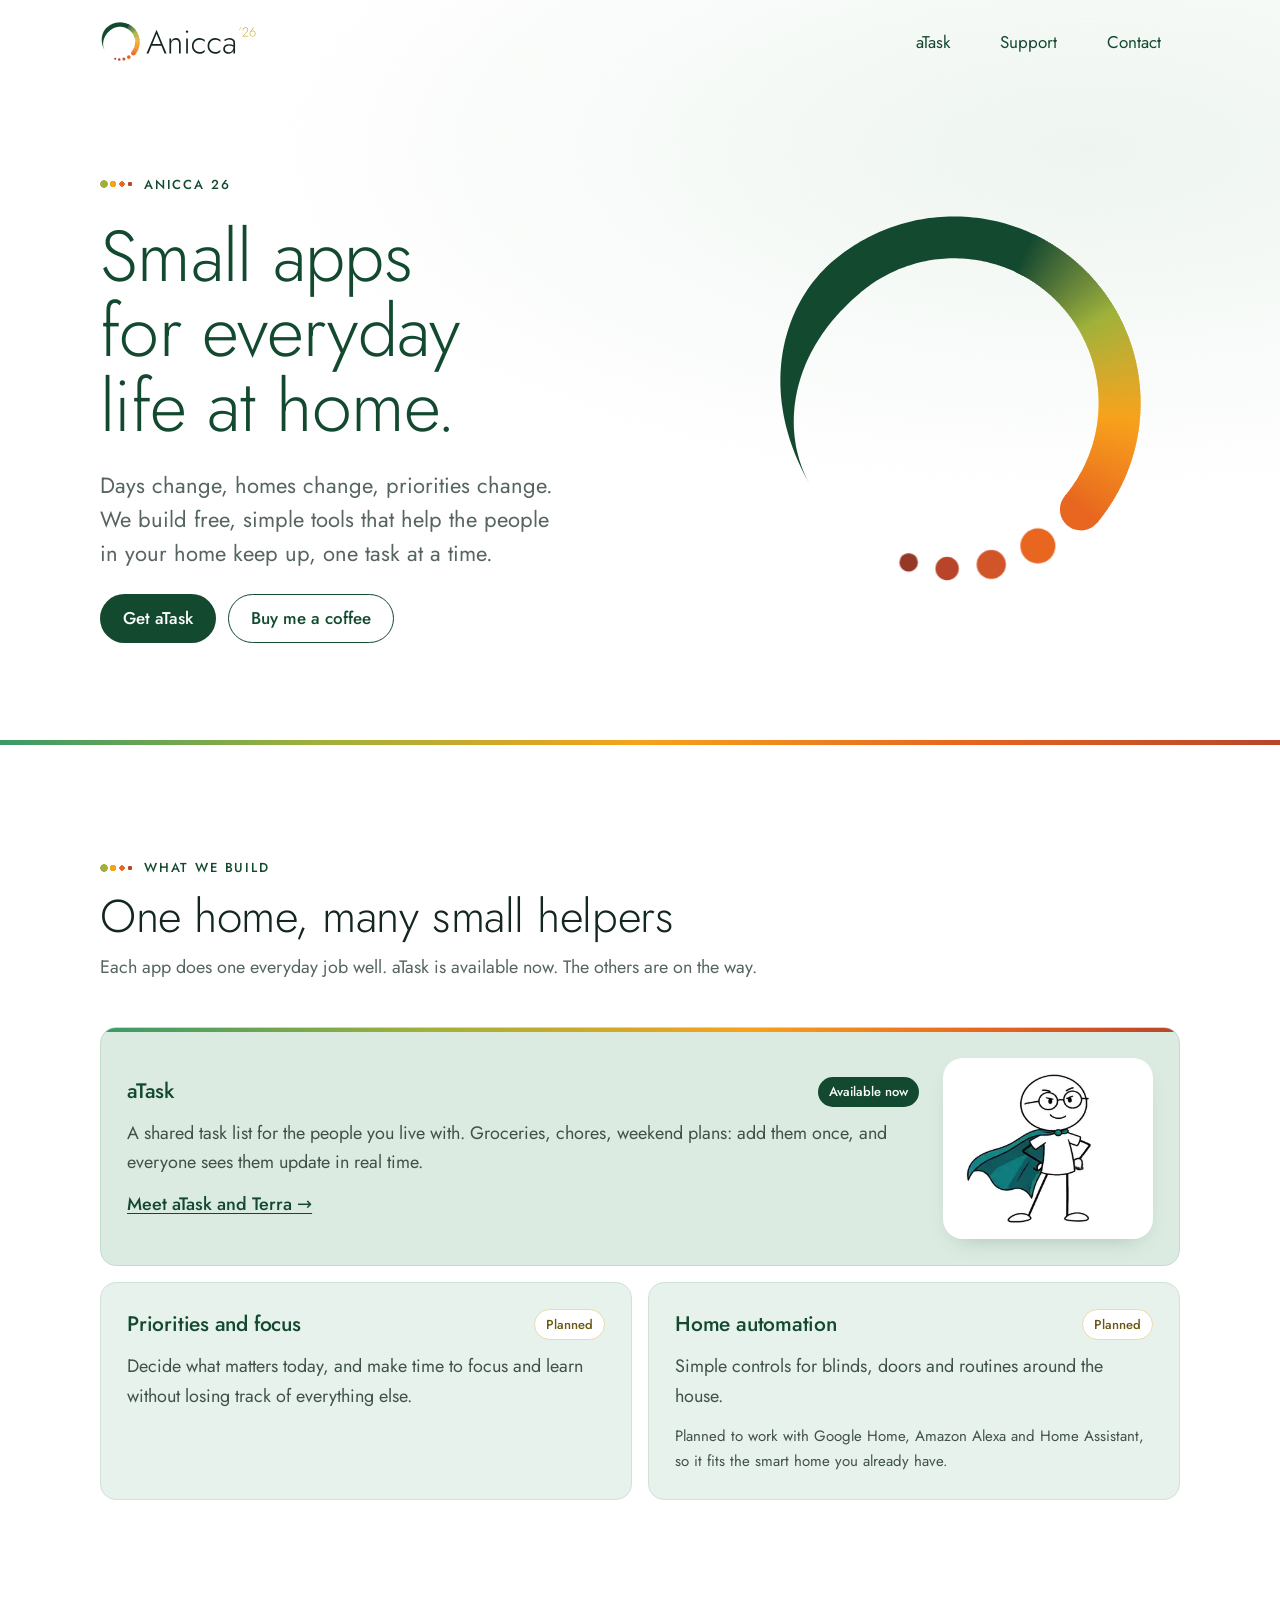
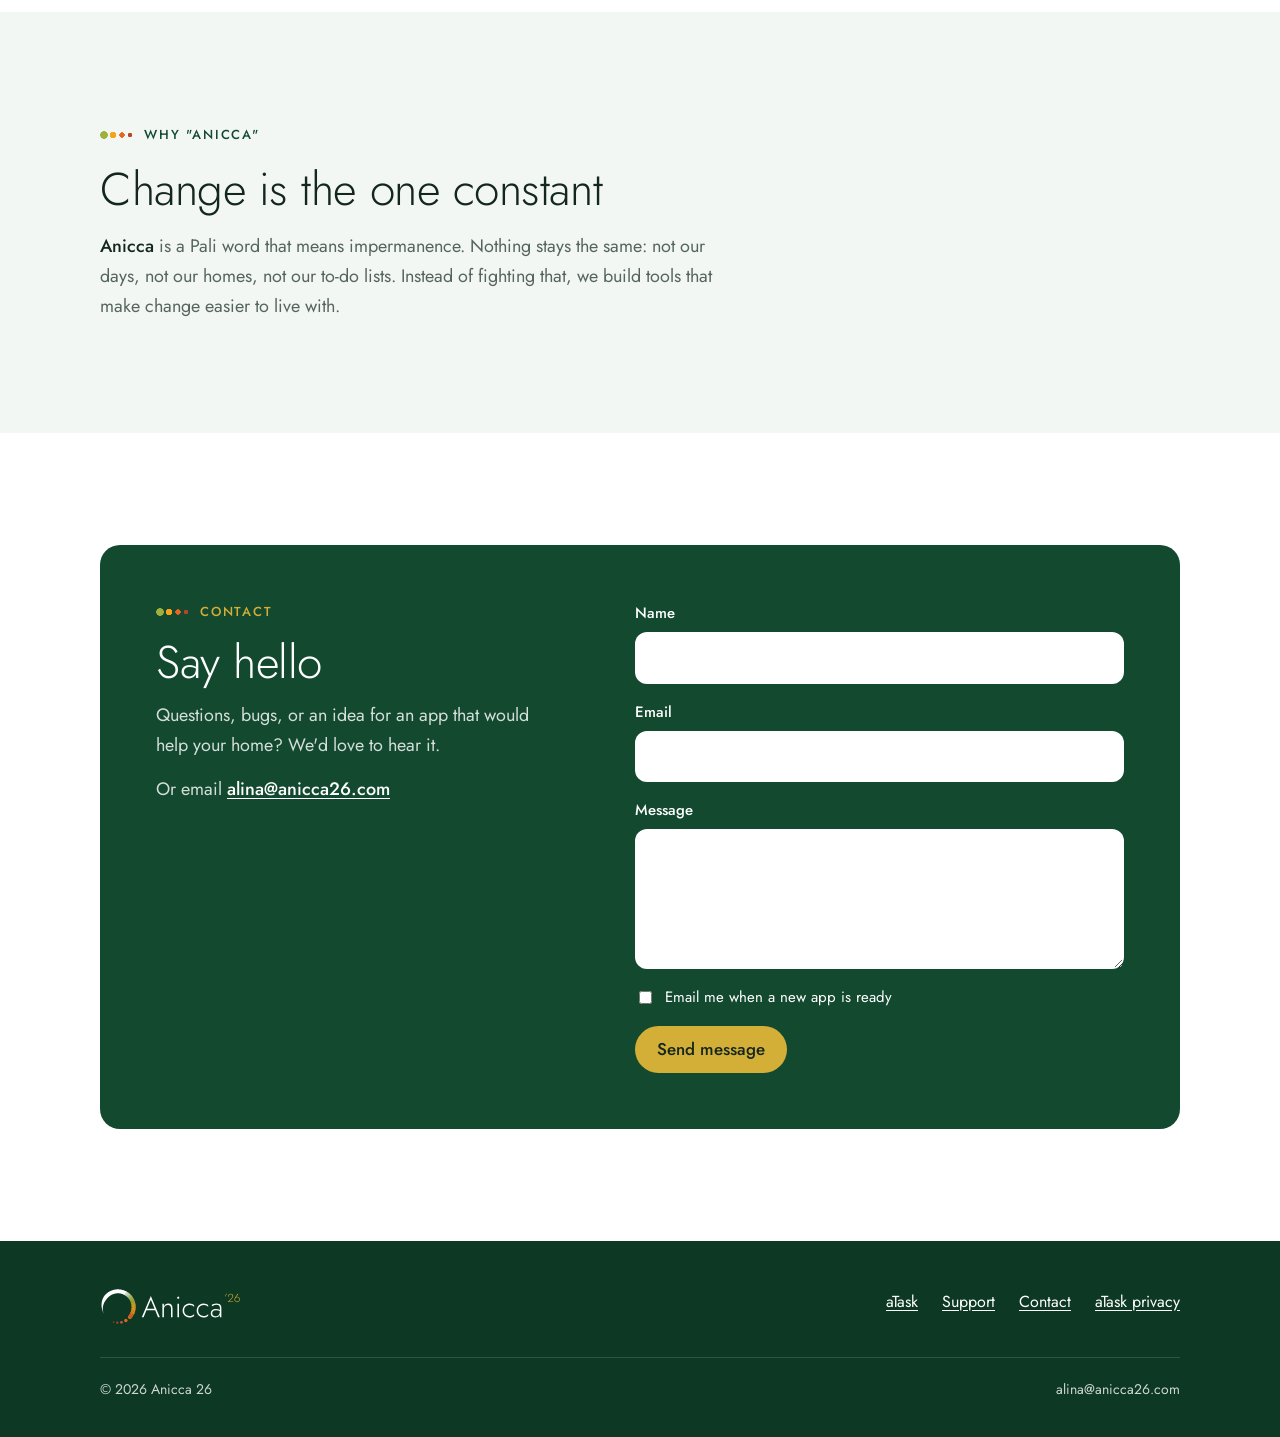
==== docs/index.html @ 0eb961b5 "Home hero: living logo (draw, pulsing dots, replay on hover/tap) and flowing color line Co-Authored-" ====
<!doctype html>
<html lang="en">
<head>
  <meta charset="utf-8">
  <meta name="viewport" content="width=device-width, initial-scale=1">
  <title>Anicca 26 · Small apps for everyday life at home</title>
  <meta name="description" content="Anicca 26 builds free, simple apps for everyday life at home, one task at a time. Our first app is aTask, a shared task list for the people you live with.">
  <link rel="canonical" href="https://anicca26.org/">
  <meta name="theme-color" content="#FFFFFF">
  <link rel="icon" href="assets/img/favicon.svg?v=3" type="image/svg+xml">
  <link rel="icon" href="assets/img/favicon-32.png?v=3" sizes="32x32" type="image/png">
  <link rel="apple-touch-icon" href="assets/img/apple-touch-icon.png?v=3">
  <meta property="og:type" content="website">
  <meta property="og:site_name" content="Anicca 26">
  <meta property="og:url" content="https://anicca26.org/">
  <meta property="og:title" content="Anicca 26 · Small apps for everyday life at home">
  <meta property="og:description" content="Free, simple apps for everyday life at home, one task at a time.">
  <meta property="og:image" content="https://anicca26.org/assets/img/og.png">
  <meta name="twitter:card" content="summary_large_image">
  <link rel="preconnect" href="https://fonts.googleapis.com">
  <link rel="preconnect" href="https://fonts.gstatic.com" crossorigin>
  <link rel="stylesheet" href="https://fonts.googleapis.com/css2?family=Jost:wght@300;400;500&display=swap">
  <link rel="stylesheet" href="assets/css/site.css?v=6">
</head>
<body>
<a class="skip" href="#main">Skip to content</a>

<div class="band">
  <div class="wrap">
    <header class="site-header">
      <a class="brand" href="./" aria-label="Anicca 26 home"><img src="assets/img/anicca26-lockup-on-light.svg?v=3" alt="Anicca 26" width="215" height="40"></a>
      <nav class="nav" aria-label="Main">
        <a href="atask/">aTask</a>
        <a href="support/">Support</a>
        <a href="#contact">Contact</a>
      </nav>
    </header>

    <section class="hero">
      <div class="copy">
        <span class="eyebrow">Anicca 26</span>
        <h1>Small apps for everyday life at home.</h1>
        <p class="lede">Days change, homes change, priorities change. We build free, simple tools that help the people in your home keep up, one task at a time.</p>
        <div class="actions">
          <a class="btn btn-primary" href="atask/">Get aTask</a>
          <a class="btn btn-outline" href="support/">Buy me a coffee</a>
        </div>
      </div>
      <div class="hero-art logo-art">
        <svg class="logo-anim play" viewBox="11 11 78 78" role="img" aria-label="The Anicca 26 logo: a line grows from a fine point into a circle, changes color, and ends in four dots">
          <defs><mask id="reveal" maskUnits="userSpaceOnUse" x="0" y="0" width="100" height="100"><path class="draw" d="M20.56 67.00 A34 34 0 1 1 71.85 76.05" pathLength="1" fill="none" stroke="#fff" stroke-width="16"/></mask></defs>
          <g mask="url(#reveal)"><path d="M20.56 67.00 L20.19 66.36 L19.84 65.72 L19.50 65.08 L19.16 64.42 L18.83 63.77 L18.52 63.11 L18.21 62.44 L17.91 61.76 L17.62 61.09 L17.34 60.40 L17.07 59.71 L16.82 59.02 L16.57 58.31 L16.33 57.61 L16.11 56.89 L15.90 56.18 L15.70 55.45 L15.51 54.72 L15.34 53.99 L15.18 53.25 L15.03 52.51 L14.90 51.76 L14.78 51.00 L14.67 50.25 L14.58 49.48 L14.50 48.72 L14.44 47.95 L14.40 47.18 L14.37 46.40 L14.36 45.62 L14.36 44.84 L14.38 44.06 L14.42 43.28 L14.48 42.49 L14.55 41.71 L14.64 40.92 L14.75 40.14 L14.88 39.35 L15.03 38.57 L15.19 37.79 L15.37 37.01 L15.58 36.23 L15.80 35.46 L16.04 34.69 L16.30 33.93 L16.58 33.17 L16.88 32.41 L17.20 31.67 L17.53 30.93 L17.89 30.19 L18.27 29.47 L18.66 28.76 L19.08 28.05 L19.51 27.36 L19.96 26.67 L20.43 26.00 L20.92 25.34 L21.43 24.69 L21.96 24.06 L22.50 23.44 L23.06 22.84 L23.64 22.25 L24.23 21.68 L24.84 21.13 L25.47 20.59 L26.11 20.07 L26.76 19.56 L27.42 19.07 L28.09 18.59 L28.77 18.12 L29.46 17.67 L30.16 17.24 L30.87 16.82 L31.59 16.42 L32.32 16.03 L33.05 15.65 L33.79 15.30 L34.54 14.96 L35.30 14.63 L36.07 14.32 L36.84 14.03 L37.62 13.76 L38.40 13.50 L39.19 13.26 L39.98 13.03 L40.78 12.83 L41.58 12.64 L42.39 12.46 L43.20 12.31 L44.01 12.17 L44.82 12.05 L45.64 11.95 L46.46 11.86 L47.28 11.80 L48.11 11.75 L48.93 11.71 L49.75 11.70 L50.58 11.70 L51.40 11.73 L52.23 11.76 L53.05 11.82 L53.87 11.90 L54.69 11.99 L55.51 12.10 L56.32 12.23 L57.13 12.37 L57.94 12.53 L58.75 12.71 L59.55 12.91 L60.34 13.12 L61.13 13.35 L61.92 13.60 L62.70 13.87 L63.48 14.15 L64.24 14.45 L65.01 14.76 L65.76 15.09 L66.51 15.44 L67.25 15.80 L67.98 16.18 L63.94 23.78 L63.38 23.48 L62.80 23.20 L62.22 22.93 L61.64 22.67 L61.05 22.43 L60.45 22.20 L59.85 21.98 L59.24 21.78 L58.63 21.58 L58.02 21.40 L57.40 21.24 L56.78 21.08 L56.16 20.95 L55.53 20.82 L54.90 20.71 L54.27 20.61 L53.64 20.52 L53.00 20.45 L52.36 20.39 L51.73 20.35 L51.09 20.32 L50.45 20.30 L49.81 20.30 L49.17 20.31 L48.53 20.34 L47.89 20.37 L47.26 20.43 L46.62 20.49 L45.99 20.57 L45.35 20.67 L44.72 20.77 L44.10 20.89 L43.47 21.03 L42.85 21.17 L42.23 21.33 L41.61 21.51 L41.00 21.70 L40.40 21.90 L39.79 22.11 L39.20 22.34 L38.60 22.57 L38.01 22.83 L37.43 23.09 L36.86 23.37 L36.29 23.66 L35.72 23.96 L35.16 24.27 L34.61 24.60 L34.07 24.93 L33.54 25.28 L33.01 25.64 L32.49 26.01 L31.97 26.40 L31.47 26.79 L30.98 27.19 L30.49 27.61 L30.00 28.03 L29.53 28.45 L29.05 28.88 L28.59 29.32 L28.12 29.77 L27.67 30.22 L27.22 30.68 L26.77 31.14 L26.33 31.62 L25.90 32.10 L25.47 32.59 L25.05 33.09 L24.64 33.59 L24.23 34.11 L23.84 34.63 L23.44 35.16 L23.06 35.70 L22.69 36.24 L22.32 36.80 L21.97 37.36 L21.62 37.93 L21.29 38.51 L20.96 39.10 L20.64 39.70 L20.34 40.31 L20.04 40.92 L19.76 41.54 L19.49 42.17 L19.24 42.80 L18.99 43.45 L18.76 44.10 L18.54 44.75 L18.34 45.42 L18.15 46.09 L17.97 46.77 L17.81 47.45 L17.67 48.14 L17.54 48.83 L17.43 49.53 L17.33 50.23 L17.25 50.93 L17.19 51.64 L17.14 52.36 L17.12 53.07 L17.11 53.79 L17.12 54.50 L17.14 55.22 L17.19 55.94 L17.25 56.66 L17.34 57.38 L17.44 58.10 L17.56 58.81 L17.70 59.53 L17.87 60.23 L18.05 60.94 L18.25 61.64 L18.47 62.34 L18.71 63.03 L18.97 63.71 L19.24 64.38 L19.54 65.05 L19.86 65.71 L20.20 66.36 L20.56 67.00Z" fill="#12492F"/><path d="M66.19 15.29 L66.49 15.43 L66.80 15.58 L67.11 15.73 L63.26 23.43 L63.03 23.31 L62.79 23.20 L62.55 23.08Z" fill="#154A2F"/><path d="M66.76 15.56 L67.07 15.71 L67.37 15.87 L67.67 16.02 L63.71 23.65 L63.47 23.53 L63.24 23.41 L63.00 23.30Z" fill="#194D30"/><path d="M67.33 15.85 L67.64 16.00 L67.94 16.16 L68.24 16.32 L64.14 23.88 L63.91 23.76 L63.68 23.64 L63.44 23.52Z" fill="#1E5031"/><path d="M67.90 16.14 L68.20 16.30 L68.50 16.46 L68.80 16.63 L64.58 24.12 L64.35 23.99 L64.11 23.87 L63.88 23.74Z" fill="#225231"/><path d="M68.46 16.44 L68.76 16.61 L69.06 16.78 L69.35 16.95 L65.00 24.37 L64.78 24.24 L64.55 24.11 L64.32 23.98Z" fill="#265532"/><path d="M69.02 16.76 L69.31 16.93 L69.61 17.10 L69.90 17.27 L65.43 24.62 L65.20 24.49 L64.98 24.35 L64.75 24.22Z" fill="#2A5833"/><path d="M69.57 17.08 L69.86 17.25 L70.15 17.43 L70.44 17.61 L65.85 24.88 L65.63 24.74 L65.40 24.61 L65.18 24.47Z" fill="#2E5B33"/><path d="M70.12 17.41 L70.40 17.59 L70.69 17.77 L70.98 17.96 L66.27 25.15 L66.05 25.01 L65.82 24.87 L65.60 24.73Z" fill="#325D34"/><path d="M70.66 17.75 L70.94 17.93 L71.23 18.12 L71.51 18.31 L66.68 25.43 L66.46 25.28 L66.24 25.13 L66.02 24.99Z" fill="#366035"/><path d="M71.19 18.10 L71.47 18.29 L71.75 18.48 L72.03 18.67 L67.09 25.71 L66.87 25.56 L66.65 25.41 L66.43 25.26Z" fill="#396335"/><path d="M71.72 18.45 L72.00 18.65 L72.28 18.84 L72.55 19.04 L67.49 25.99 L67.27 25.84 L67.06 25.69 L66.84 25.54Z" fill="#3D6536"/><path d="M72.24 18.82 L72.52 19.02 L72.79 19.22 L73.06 19.42 L67.89 26.29 L67.67 26.13 L67.46 25.97 L67.25 25.82Z" fill="#416836"/><path d="M72.76 19.19 L73.03 19.40 L73.30 19.60 L73.57 19.81 L68.28 26.59 L68.07 26.43 L67.86 26.27 L67.65 26.11Z" fill="#456B37"/><path d="M73.27 19.58 L73.54 19.79 L73.80 20.00 L74.07 20.21 L68.67 26.90 L68.46 26.73 L68.25 26.57 L68.04 26.41Z" fill="#486E37"/><path d="M73.77 19.97 L74.04 20.18 L74.30 20.40 L74.56 20.61 L69.05 27.21 L68.84 27.04 L68.64 26.88 L68.43 26.71Z" fill="#4C7138"/><path d="M74.27 20.37 L74.53 20.59 L74.79 20.81 L75.05 21.03 L69.42 27.53 L69.22 27.36 L69.02 27.19 L68.82 27.02Z" fill="#507338"/><path d="M74.76 20.78 L75.02 21.00 L75.27 21.22 L75.53 21.45 L69.80 27.86 L69.60 27.68 L69.40 27.51 L69.20 27.34Z" fill="#537638"/><path d="M75.24 21.19 L75.50 21.42 L75.75 21.65 L76.00 21.88 L70.16 28.19 L69.97 28.01 L69.77 27.84 L69.57 27.66Z" fill="#577939"/><path d="M75.72 21.62 L75.97 21.85 L76.22 22.08 L76.47 22.31 L70.52 28.53 L70.33 28.35 L70.14 28.17 L69.94 27.99Z" fill="#5B7C39"/><path d="M76.19 22.05 L76.43 22.29 L76.68 22.52 L76.92 22.76 L70.88 28.88 L70.69 28.69 L70.50 28.51 L70.31 28.33Z" fill="#5E7F39"/><path d="M76.65 22.49 L76.89 22.73 L77.13 22.97 L77.37 23.21 L71.23 29.23 L71.04 29.04 L70.85 28.85 L70.67 28.67Z" fill="#62823A"/><path d="M77.10 22.94 L77.34 23.18 L77.58 23.43 L77.82 23.67 L71.57 29.58 L71.39 29.39 L71.20 29.20 L71.02 29.02Z" fill="#66843A"/><path d="M77.55 23.39 L77.79 23.64 L78.02 23.89 L78.25 24.14 L71.91 29.95 L71.73 29.75 L71.55 29.56 L71.36 29.37Z" fill="#6A873A"/><path d="M77.99 23.86 L78.22 24.11 L78.45 24.36 L78.68 24.61 L72.24 30.31 L72.06 30.12 L71.88 29.92 L71.71 29.73Z" fill="#6D8A3A"/><path d="M78.42 24.33 L78.65 24.58 L78.87 24.84 L79.10 25.09 L72.56 30.69 L72.39 30.49 L72.22 30.29 L72.04 30.09Z" fill="#718D3A"/><path d="M78.85 24.80 L79.07 25.06 L79.29 25.32 L79.51 25.58 L72.88 31.06 L72.71 30.86 L72.54 30.66 L72.37 30.46Z" fill="#75903B"/><path d="M79.26 25.29 L79.48 25.55 L79.70 25.81 L79.91 26.08 L73.19 31.45 L73.03 31.24 L72.86 31.04 L72.69 30.84Z" fill="#78933B"/><path d="M79.67 25.78 L79.88 26.04 L80.09 26.31 L80.30 26.58 L73.50 31.84 L73.34 31.63 L73.17 31.42 L73.01 31.22Z" fill="#7C963B"/><path d="M80.07 26.28 L80.28 26.54 L80.49 26.81 L80.69 27.09 L73.80 32.23 L73.64 32.02 L73.48 31.81 L73.32 31.60Z" fill="#80993B"/><path d="M80.46 26.78 L80.66 27.05 L80.87 27.33 L81.07 27.60 L74.09 32.63 L73.94 32.42 L73.78 32.21 L73.62 31.99Z" fill="#849C3B"/><path d="M80.84 27.29 L81.04 27.57 L81.24 27.84 L81.44 28.12 L74.38 33.03 L74.23 32.82 L74.07 32.60 L73.92 32.39Z" fill="#879F3B"/><path d="M81.22 27.81 L81.41 28.09 L81.61 28.37 L81.80 28.65 L74.66 33.44 L74.51 33.22 L74.36 33.01 L74.21 32.79Z" fill="#8BA23B"/><path d="M81.58 28.33 L81.77 28.61 L81.96 28.90 L82.15 29.18 L74.93 33.86 L74.78 33.63 L74.64 33.42 L74.49 33.20Z" fill="#8FA53B"/><path d="M81.94 28.86 L82.12 29.15 L82.31 29.43 L82.49 29.72 L75.19 34.27 L75.05 34.05 L74.91 33.83 L74.77 33.61Z" fill="#93A83B"/><path d="M82.29 29.40 L82.47 29.68 L82.65 29.97 L82.82 30.26 L75.45 34.70 L75.32 34.47 L75.18 34.25 L75.04 34.02Z" fill="#97AB3A"/><path d="M82.62 29.94 L82.80 30.23 L82.98 30.52 L83.15 30.81 L75.70 35.12 L75.57 34.89 L75.44 34.67 L75.30 34.44Z" fill="#9BAE3A"/><path d="M82.95 30.48 L83.13 30.78 L83.30 31.07 L83.46 31.37 L75.95 35.55 L75.82 35.32 L75.69 35.09 L75.55 34.87Z" fill="#9EB13A"/><path d="M83.27 31.03 L83.44 31.33 L83.61 31.63 L83.77 31.93 L76.19 35.99 L76.06 35.75 L75.93 35.52 L75.80 35.29Z" fill="#A1B13A"/><path d="M83.59 31.59 L83.75 31.89 L83.91 32.19 L84.06 32.49 L76.42 36.42 L76.29 36.19 L76.17 35.96 L76.04 35.72Z" fill="#A4B139"/><path d="M83.89 32.15 L84.05 32.46 L84.20 32.76 L84.35 33.06 L76.64 36.87 L76.52 36.63 L76.40 36.39 L76.28 36.16Z" fill="#A7B038"/><path d="M84.18 32.72 L84.33 33.02 L84.48 33.33 L84.63 33.64 L76.85 37.31 L76.74 37.07 L76.62 36.84 L76.51 36.60Z" fill="#A9B038"/><path d="M84.46 33.29 L84.61 33.60 L84.76 33.91 L84.90 34.22 L77.06 37.76 L76.95 37.52 L76.84 37.28 L76.73 37.04Z" fill="#ACB037"/><path d="M84.74 33.87 L84.88 34.18 L85.02 34.49 L85.15 34.80 L77.26 38.21 L77.16 37.97 L77.05 37.73 L76.94 37.49Z" fill="#AFAF37"/><path d="M85.00 34.45 L85.14 34.76 L85.27 35.07 L85.40 35.39 L77.45 38.67 L77.35 38.43 L77.25 38.18 L77.14 37.94Z" fill="#B1AF36"/><path d="M85.26 35.03 L85.39 35.35 L85.52 35.66 L85.64 35.98 L77.64 39.13 L77.54 38.88 L77.44 38.64 L77.34 38.40Z" fill="#B4AF35"/><path d="M85.50 35.62 L85.63 35.94 L85.75 36.26 L85.87 36.58 L77.82 39.59 L77.72 39.34 L77.63 39.10 L77.53 38.85Z" fill="#B6AE35"/><path d="M85.73 36.22 L85.86 36.54 L85.97 36.85 L86.09 37.18 L77.99 40.05 L77.90 39.81 L77.80 39.56 L77.71 39.31Z" fill="#B9AE34"/><path d="M85.96 36.82 L86.07 37.14 L86.19 37.46 L86.30 37.78 L78.15 40.52 L78.06 40.27 L77.97 40.02 L77.88 39.78Z" fill="#BBAE33"/><path d="M86.17 37.42 L86.28 37.74 L86.39 38.06 L86.50 38.38 L78.30 40.99 L78.22 40.74 L78.14 40.49 L78.05 40.24Z" fill="#BEAD33"/><path d="M86.38 38.02 L86.48 38.34 L86.59 38.67 L86.68 38.99 L78.45 41.47 L78.37 41.21 L78.29 40.96 L78.21 40.71Z" fill="#C0AD32"/><path d="M86.57 38.63 L86.67 38.95 L86.77 39.28 L86.86 39.61 L78.59 41.94 L78.51 41.69 L78.44 41.43 L78.36 41.18Z" fill="#C3AD31"/><path d="M86.76 39.24 L86.85 39.57 L86.94 39.89 L87.03 40.22 L78.72 42.42 L78.65 42.16 L78.58 41.91 L78.50 41.66Z" fill="#C5AC31"/><path d="M86.93 39.85 L87.02 40.18 L87.11 40.51 L87.19 40.84 L78.84 42.90 L78.77 42.64 L78.71 42.39 L78.64 42.13Z" fill="#C8AC30"/><path d="M87.10 40.47 L87.18 40.80 L87.26 41.13 L87.34 41.46 L78.95 43.38 L78.89 43.12 L78.83 42.87 L78.77 42.61Z" fill="#CAAC2F"/><path d="M87.25 41.09 L87.33 41.42 L87.40 41.75 L87.47 42.08 L79.06 43.86 L79.00 43.60 L78.95 43.35 L78.88 43.09Z" fill="#CCAB2E"/><path d="M87.39 41.71 L87.46 42.04 L87.53 42.38 L87.60 42.71 L79.16 44.35 L79.11 44.09 L79.05 43.83 L79.00 43.57Z" fill="#CFAB2E"/><path d="M87.53 42.33 L87.59 42.67 L87.66 43.00 L87.72 43.34 L79.25 44.83 L79.20 44.57 L79.15 44.31 L79.10 44.06Z" fill="#D1AA2D"/><path d="M87.65 42.96 L87.71 43.30 L87.77 43.63 L87.82 43.97 L79.33 45.32 L79.29 45.06 L79.24 44.80 L79.19 44.54Z" fill="#D3AA2C"/><path d="M87.76 43.59 L87.82 43.92 L87.87 44.26 L87.92 44.60 L79.40 45.81 L79.36 45.55 L79.32 45.29 L79.28 45.03Z" fill="#D6A92B"/><path d="M87.86 44.22 L87.91 44.56 L87.96 44.89 L88.00 45.23 L79.47 46.30 L79.43 46.04 L79.40 45.78 L79.36 45.52Z" fill="#D8A92A"/><path d="M87.95 44.85 L88.00 45.19 L88.04 45.53 L88.08 45.86 L79.53 46.79 L79.50 46.53 L79.46 46.27 L79.43 46.01Z" fill="#DAA929"/><path d="M88.03 45.48 L88.07 45.82 L88.11 46.16 L88.14 46.50 L79.58 47.28 L79.55 47.02 L79.52 46.76 L79.49 46.50Z" fill="#DDA828"/><path d="M88.10 46.12 L88.14 46.46 L88.17 46.80 L88.19 47.13 L79.62 47.78 L79.60 47.51 L79.57 47.25 L79.55 46.99Z" fill="#DFA827"/><path d="M88.16 46.75 L88.19 47.09 L88.21 47.43 L88.24 47.77 L79.65 48.27 L79.63 48.01 L79.61 47.74 L79.59 47.48Z" fill="#E1A727"/><path d="M88.21 47.39 L88.23 47.73 L88.25 48.07 L88.27 48.41 L79.67 48.77 L79.66 48.50 L79.65 48.24 L79.63 47.98Z" fill="#E3A726"/><path d="M88.25 48.03 L88.27 48.37 L88.28 48.71 L88.29 49.05 L79.69 49.26 L79.68 49.00 L79.67 48.73 L79.66 48.47Z" fill="#E6A624"/><path d="M88.28 48.66 L88.29 49.00 L88.29 49.34 L88.30 49.68 L79.70 49.75 L79.70 49.49 L79.69 49.23 L79.68 48.96Z" fill="#E8A623"/><path d="M88.29 49.30 L88.30 49.64 L88.30 49.98 L88.30 50.32 L79.70 50.25 L79.70 49.99 L79.70 49.72 L79.70 49.46Z" fill="#EAA522"/><path d="M88.30 49.94 L88.30 50.28 L88.29 50.62 L88.29 50.96 L79.69 50.74 L79.70 50.48 L79.70 50.22 L79.70 49.95Z" fill="#ECA521"/><path d="M88.30 50.58 L88.29 50.92 L88.28 51.26 L88.27 51.60 L79.67 51.24 L79.68 50.98 L79.69 50.71 L79.70 50.45Z" fill="#EFA420"/><path d="M88.28 51.22 L88.27 51.56 L88.25 51.90 L88.23 52.24 L79.65 51.73 L79.66 51.47 L79.68 51.21 L79.69 50.94Z" fill="#F1A41F"/><path d="M88.26 51.85 L88.24 52.19 L88.22 52.53 L88.19 52.87 L79.62 52.23 L79.64 51.96 L79.65 51.70 L79.67 51.44Z" fill="#F3A31E"/><path d="M88.22 52.49 L88.20 52.83 L88.17 53.17 L88.14 53.51 L79.58 52.72 L79.60 52.46 L79.62 52.19 L79.64 51.93Z" fill="#F5A21C"/><path d="M88.17 53.13 L88.14 53.47 L88.11 53.80 L88.08 54.14 L79.53 53.21 L79.55 52.95 L79.58 52.69 L79.60 52.42Z" fill="#F7A21B"/><path d="M88.11 53.76 L88.08 54.10 L88.04 54.44 L88.00 54.78 L79.47 53.70 L79.50 53.44 L79.53 53.18 L79.56 52.92Z" fill="#F7A01B"/><path d="M88.05 54.40 L88.01 54.73 L87.96 55.07 L87.92 55.41 L79.40 54.19 L79.44 53.93 L79.47 53.67 L79.50 53.41Z" fill="#F69F1B"/><path d="M87.97 55.03 L87.92 55.37 L87.87 55.70 L87.82 56.04 L79.33 54.68 L79.37 54.42 L79.41 54.16 L79.44 53.90Z" fill="#F69D1C"/><path d="M87.88 55.66 L87.83 56.00 L87.77 56.33 L87.71 56.67 L79.25 55.17 L79.29 54.91 L79.33 54.65 L79.37 54.39Z" fill="#F69B1C"/><path d="M87.78 56.29 L87.72 56.63 L87.66 56.96 L87.60 57.30 L79.16 55.66 L79.21 55.40 L79.25 55.14 L79.30 54.88Z" fill="#F59A1C"/><path d="M87.67 56.92 L87.61 57.25 L87.54 57.59 L87.47 57.92 L79.06 56.14 L79.11 55.88 L79.16 55.63 L79.21 55.37Z" fill="#F5981C"/><path d="M87.55 57.55 L87.48 57.88 L87.41 58.21 L87.33 58.54 L78.95 56.63 L79.01 56.37 L79.06 56.11 L79.12 55.85Z" fill="#F5971C"/><path d="M87.42 58.17 L87.34 58.50 L87.27 58.83 L87.19 59.17 L78.84 57.11 L78.90 56.85 L78.96 56.59 L79.02 56.34Z" fill="#F4951C"/><path d="M87.28 58.79 L87.20 59.12 L87.11 59.45 L87.03 59.78 L78.71 57.59 L78.78 57.33 L78.84 57.08 L78.91 56.82Z" fill="#F4941D"/><path d="M87.13 59.41 L87.04 59.74 L86.95 60.07 L86.86 60.40 L78.58 58.06 L78.65 57.81 L78.72 57.55 L78.79 57.30Z" fill="#F3921D"/><path d="M86.96 60.03 L86.87 60.36 L86.78 60.69 L86.68 61.01 L78.45 58.54 L78.52 58.29 L78.59 58.03 L78.66 57.78Z" fill="#F3901D"/><path d="M86.79 60.64 L86.70 60.97 L86.60 61.30 L86.49 61.62 L78.30 59.01 L78.38 58.76 L78.46 58.51 L78.53 58.25Z" fill="#F38F1D"/><path d="M86.61 61.26 L86.51 61.58 L86.40 61.90 L86.30 62.23 L78.15 59.48 L78.23 59.23 L78.31 58.98 L78.39 58.73Z" fill="#F28D1D"/><path d="M86.42 61.86 L86.31 62.19 L86.20 62.51 L86.09 62.83 L77.98 59.95 L78.07 59.70 L78.16 59.45 L78.24 59.20Z" fill="#F28C1D"/><path d="M86.21 62.47 L86.10 62.79 L85.99 63.11 L85.87 63.43 L77.81 60.41 L77.91 60.17 L77.99 59.92 L78.08 59.67Z" fill="#F18A1D"/><path d="M86.00 63.07 L85.88 63.39 L85.76 63.71 L85.64 64.03 L77.64 60.88 L77.73 60.63 L77.83 60.38 L77.92 60.14Z" fill="#F1881E"/><path d="M85.78 63.67 L85.66 63.99 L85.53 64.30 L85.40 64.62 L77.45 61.34 L77.55 61.09 L77.65 60.85 L77.74 60.60Z" fill="#F1871E"/><path d="M85.55 64.26 L85.42 64.58 L85.29 64.89 L85.15 65.21 L77.26 61.79 L77.36 61.55 L77.46 61.30 L77.56 61.06Z" fill="#F0851E"/><path d="M85.30 64.85 L85.17 65.17 L85.03 65.48 L84.89 65.79 L77.06 62.24 L77.17 62.00 L77.27 61.76 L77.38 61.52Z" fill="#F0841E"/><path d="M85.05 65.44 L84.91 65.75 L84.77 66.06 L84.63 66.37 L76.85 62.69 L76.96 62.45 L77.07 62.21 L77.18 61.97Z" fill="#EF821E"/><path d="M84.79 66.02 L84.64 66.33 L84.50 66.64 L84.35 66.94 L76.64 63.14 L76.75 62.90 L76.87 62.66 L76.98 62.42Z" fill="#EF801E"/><path d="M84.52 66.60 L84.37 66.90 L84.22 67.21 L84.06 67.51 L76.41 63.58 L76.53 63.34 L76.65 63.11 L76.77 62.87Z" fill="#EF7F1E"/><path d="M84.24 67.17 L84.08 67.47 L83.92 67.78 L83.77 68.08 L76.18 64.02 L76.31 63.78 L76.43 63.55 L76.55 63.32Z" fill="#EE7D1E"/><path d="M83.94 67.74 L83.79 68.04 L83.62 68.34 L83.46 68.64 L75.95 64.45 L76.07 64.22 L76.20 63.99 L76.32 63.76Z" fill="#EE7B1E"/><path d="M83.64 68.30 L83.48 68.60 L83.31 68.90 L83.14 69.19 L75.70 64.88 L75.83 64.65 L75.96 64.42 L76.09 64.19Z" fill="#ED7A1E"/><path d="M83.33 68.86 L83.17 69.16 L82.99 69.45 L82.82 69.74 L75.45 65.31 L75.59 65.08 L75.72 64.85 L75.85 64.62Z" fill="#ED781E"/><path d="M83.02 69.41 L82.84 69.71 L82.67 70.00 L82.49 70.29 L75.19 65.73 L75.33 65.51 L75.47 65.28 L75.60 65.05Z" fill="#EC761F"/><path d="M82.69 69.96 L82.51 70.25 L82.33 70.54 L82.14 70.82 L74.93 66.15 L75.07 65.93 L75.21 65.70 L75.35 65.48Z" fill="#EC751F"/><path d="M82.35 70.50 L82.17 70.79 L81.98 71.07 L81.79 71.36 L74.65 66.56 L74.80 66.34 L74.94 66.12 L75.09 65.90Z" fill="#EC731F"/><path d="M82.00 71.04 L81.82 71.32 L81.63 71.60 L81.43 71.88 L74.37 66.97 L74.52 66.75 L74.67 66.53 L74.82 66.31Z" fill="#EB711F"/><path d="M81.65 71.57 L81.46 71.85 L81.26 72.13 L81.06 72.40 L74.09 67.37 L74.24 67.16 L74.39 66.94 L74.54 66.73Z" fill="#EB701F"/><path d="M81.29 72.09 L81.09 72.37 L80.89 72.64 L80.69 72.92 L73.80 67.77 L73.95 67.56 L74.11 67.35 L74.26 67.13Z" fill="#EA6E1F"/><path d="M80.91 72.61 L80.71 72.88 L80.51 73.16 L80.30 73.43 L73.50 68.17 L73.66 67.96 L73.82 67.75 L73.97 67.53Z" fill="#EA6C1F"/><path d="M80.53 73.12 L80.33 73.39 L80.12 73.66 L79.91 73.93 L73.19 68.55 L73.35 68.35 L73.52 68.14 L73.68 67.93Z" fill="#E96A1F"/><path d="M80.14 73.63 L79.93 73.89 L79.72 74.16 L79.50 74.42 L72.88 68.94 L73.05 68.73 L73.21 68.53 L73.37 68.32Z" fill="#E9691F"/><path d="M79.75 74.13 L79.61 74.29 L79.48 74.46 L79.34 74.62 L72.75 69.09 L72.86 68.96 L72.96 68.84 L73.07 68.71Z" fill="#E8671F"/><path d="M72.95 68.85 L79.60 74.31 L79.34 74.62 L79.03 74.95 L78.69 75.24 L78.32 75.50 L77.93 75.72 L77.52 75.90 L77.09 76.03 L76.64 76.11 L76.20 76.15 L75.75 76.14 L75.30 76.09 L74.86 75.99 L74.43 75.84 L74.03 75.65 L73.64 75.42 L73.28 75.15 L72.95 74.84 L72.66 74.50 L72.40 74.13 L72.18 73.74 L72.00 73.33 L71.87 72.90 L71.79 72.45 L71.75 72.00 L71.76 71.55 L71.81 71.11 L71.91 70.67 L72.06 70.24 L72.25 69.84 L72.48 69.45 L72.75 69.09Z" fill="#E8661F"/></g><circle class="d d1" cx="67.21" cy="79.33" r="3.6" fill="#E8661F"/><circle class="d d2" cx="57.65" cy="83.13" r="3.0" fill="#D2552A"/><circle class="d d3" cx="48.58" cy="83.97" r="2.4" fill="#B8452A"/><circle class="d d4" cx="40.69" cy="82.70" r="1.9" fill="#963826"/>
        </svg>
      </div>
    </section>
  </div>
</div>

<main id="main">
  <section class="section">
    <div class="wrap">
      <div class="section-head">
        <span class="eyebrow">What we build</span>
        <h2>One home, many small helpers</h2>
        <p>Each app does one everyday job well. aTask is available now. The others are on the way.</p>
      </div>
      <div class="products">
        <article class="product featured is-link">
          <div class="text">
            <div class="top"><h3>aTask</h3><span class="chip chip-now">Available now</span></div>
            <p>A shared task list for the people you live with. Groceries, chores, weekend plans: add them once, and everyone sees them update in real time.</p>
            <a class="more stretched" href="atask/">Meet aTask and Terra →</a>
          </div>
          <picture>
            <source srcset="assets/img/terra-wave-still.png?v=2" media="(prefers-reduced-motion: reduce)">
            <img class="terra-anim" src="assets/img/terra-wave.webp?v=2" alt="Terra, aTask's guide, waving hello" width="320" height="272" loading="lazy">
          </picture>
        </article>
        <article class="product">
          <div class="top"><h3>Priorities and focus</h3><span class="chip chip-later">Planned</span></div>
          <p>Decide what matters today, and make time to focus and learn without losing track of everything else.</p>
        </article>
        <article class="product">
          <div class="top"><h3>Home automation</h3><span class="chip chip-later">Planned</span></div>
          <p>Simple controls for blinds, doors and routines around the house.</p>
          <p class="works">Planned to work with Google Home, Amazon Alexa and Home Assistant, so it fits the smart home you already have.</p>
        </article>
      </div>
    </div>
  </section>

  <section class="section tinted">
    <div class="wrap">
      <div class="story">
        <span class="eyebrow">Why "Anicca"</span>
        <h2>Change is the one constant</h2>
        <p><strong>Anicca</strong> is a Pali word that means impermanence. Nothing stays the same: not our days, not our homes, not our to-do lists. Instead of fighting that, we build tools that make change easier to live with.</p>
      </div>
    </div>
  </section>

  <section class="section" id="contact">
    <div class="wrap">
      <div class="panel contact">
        <div class="intro">
          <span class="eyebrow" style="color:var(--gold)">Contact</span>
          <h2>Say hello</h2>
          <p class="muted">Questions, bugs, or an idea for an app that would help your home? We'd love to hear it.</p>
          <p class="muted">Or email <a class="email" href="mailto:alina@anicca26.com">alina@anicca26.com</a></p>
        </div>
        <!-- Form endpoint: FormSubmit (works on any static host). See README → "Contact form". -->
        <form action="https://formsubmit.co/alina@anicca26.com" method="POST">
          <input type="hidden" name="_subject" value="New message from anicca26.org">
          <input type="hidden" name="_next" value="https://anicca26.org/thanks/">
          <input type="hidden" name="_template" value="table">
          <input type="text" name="_honey" class="hp" tabindex="-1" autocomplete="off" aria-hidden="true">
          <div class="field"><label for="name">Name</label><input id="name" name="name" autocomplete="name"></div>
          <div class="field"><label for="email">Email</label><input id="email" name="email" type="email" autocomplete="email" required></div>
          <div class="field"><label for="message">Message</label><textarea id="message" name="message" required></textarea></div>
          <label style="display:flex;gap:10px;align-items:center;font-weight:400"><input type="checkbox" name="updates" value="yes" style="width:auto"> Email me when a new app is ready</label>
          <button class="btn btn-gold" type="submit">Send message</button>
        </form>
      </div>
    </div>
  </section>
</main>

<footer class="site-footer">
  <div class="wrap">
    <div class="footer-grid">
      <img src="assets/img/anicca26-lockup-on-dark.svg?v=3" alt="Anicca 26" width="194" height="36">
      <nav class="footer-links" aria-label="Footer">
        <a href="atask/">aTask</a>
        <a href="support/">Support</a>
        <a href="#contact">Contact</a>
        <a href="https://atask.anicca26.org/privacy">aTask privacy</a>
      </nav>
    </div>
    <div class="footer-bottom">
      <span>© 2026 Anicca 26</span>
      <span>alina@anicca26.com</span>
    </div>
  </div>
</footer>
<script src="assets/js/site.js?v=1" defer></script>
</body>
</html>
---- docs/assets/css/site.css ----
/* Anicca 26 — site styles
   Brand: Racing Green #12492F, Royal Gold #D4AF37, Jost Light for display.
   Gold is only used on green/dark surfaces or as a fill (2.1:1 on white).
   The site is white-first: it does not switch to a dark theme. */

:root {
  --racing: #12492f;
  --racing-deep: #0d3824;
  --gold: #d4af37;
  --gold-ink: #13261f;         /* text on gold buttons */
  --fog: #eef3f0;

  --bg: #ffffff;
  --tint: #f3f7f4;             /* soft green-white for alternating sections */
  --surface: #ffffff;
  --ink: #13261f;
  --muted: #56655f;
  --line: #dde3de;
  --link: #12492f;
  --fill: #12492f;             /* brand fills on the page background */
  --chip-now-bg: #e3efe7;
  --chip-now-ink: #12492f;
  --chip-later-bg: #f1eee2;
  --chip-later-ink: #6b5712;

  --sans: "Jost", system-ui, -apple-system, "Segoe UI", sans-serif;
  --wrap: 1120px;
  --radius: 16px;
  --rainbow: linear-gradient(90deg, #3a9a6a, #9fb13a 30%, #f7a21b 60%, #e8661f 82%, #b8452a);
  color-scheme: light;
}


*, *::before, *::after { box-sizing: border-box; }
html { -webkit-text-size-adjust: 100%; }
body {
  margin: 0;
  background: var(--bg);
  color: var(--ink);
  font: 400 18px/1.65 var(--sans);
}
img { max-width: 100%; height: auto; display: block; }
a { color: var(--link); text-underline-offset: 3px; }
a:hover { text-decoration-thickness: 2px; }
:focus-visible { outline: 3px solid var(--gold); outline-offset: 3px; border-radius: 4px; }

.wrap { max-width: var(--wrap); margin: 0 auto; padding-inline: 20px; }
.skip { position: absolute; left: -999px; top: 8px; background: var(--gold); color: var(--gold-ink); padding: 8px 14px; border-radius: 8px; z-index: 10; }
.skip:focus { left: 12px; }

h1, h2, h3 { margin: 0; text-wrap: balance; letter-spacing: -.01em; }
h1 { font-weight: 300; font-size: clamp(40px, 6.4vw, 72px); line-height: 1.04; }
h2 { font-weight: 300; font-size: clamp(32px, 4.2vw, 46px); line-height: 1.1; }
h3 { font-weight: 500; font-size: 21px; line-height: 1.3; }
p { margin: 0; }
.eyebrow { font-size: 13px; font-weight: 500; letter-spacing: .14em; text-transform: uppercase; color: var(--racing); display: inline-flex; align-items: center; gap: 10px; }
.eyebrow::before { content: ""; width: 34px; height: 8px; flex: none;
  background:
    radial-gradient(circle, #9fb13a 3.6px, transparent 4px) 0 50% / 8px 8px no-repeat,
    radial-gradient(circle, #f7a21b 3px, transparent 3.4px) 9px 50% / 8px 8px no-repeat,
    radial-gradient(circle, #e8661f 2.5px, transparent 2.9px) 18px 50% / 8px 8px no-repeat,
    radial-gradient(circle, #b8452a 2px, transparent 2.4px) 26px 50% / 8px 8px no-repeat; }
.lede { font-size: clamp(19px, 2vw, 22px); line-height: 1.55; max-width: 36ch; }

/* ---------- Header + hero (white, with the logo's color line underneath) ---------- */
.band { background: radial-gradient(1200px 500px at 85% 20%, #eef5f0 0%, rgba(238, 245, 240, 0) 70%), #fff; color: var(--ink); }
.band a { color: var(--racing); }
.band h1 { color: var(--racing); }
.site-header { display: flex; align-items: center; justify-content: space-between; gap: 16px; padding-block: 18px; flex-wrap: wrap; }
.brand { display: inline-flex; line-height: 0; }
.brand img { height: 40px; width: auto; }
.nav { display: flex; gap: clamp(4px, 1.2vw, 12px); font-size: 17px; }
/* Menu links: on hover the pill fills with Racing Green and the text turns white */
.nav a { position: relative; text-decoration: none; color: var(--racing); padding: 9px 18px; border-radius: 999px;
  border: 1.5px solid transparent; cursor: pointer; transition: background-color .15s ease, color .15s ease, border-color .15s ease, transform .15s ease; }
.nav a::after { content: ""; position: absolute; left: 18px; right: 18px; bottom: 4px; height: 2px; border-radius: 2px;
  background: var(--gold); transform: scaleX(0); transform-origin: left; transition: transform .2s ease; }
.nav a:hover, .nav a:focus-visible { background: var(--racing); color: #fff; transform: translateY(-1px); }
.nav a:hover::after, .nav a:focus-visible::after { transform: scaleX(0); }
.nav a:active { transform: translateY(0); }
.nav a[aria-current="page"] { font-weight: 500; border-color: #cfe3d6; background: #e8f2ec; }
.nav a[aria-current="page"]::after { transform: scaleX(1); }
.nav a[aria-current="page"]:hover { background: var(--racing); }
@media (prefers-reduced-motion: reduce) { .nav a, .nav a::after, .product { transition: none; } .nav a:hover, .product.is-link:hover { transform: none; } }

.hero { display: grid; grid-template-columns: minmax(0, 1.25fr) minmax(0, 1fr); gap: clamp(24px, 5vw, 64px); align-items: center; padding-block: clamp(40px, 7vw, 96px) clamp(56px, 8vw, 112px); }
.hero .copy { display: flex; flex-direction: column; gap: 24px; }
.hero .lede { color: var(--muted); }
.hero-art { justify-self: center; width: min(100%, 380px); }
@media (max-width: 800px) {
  .hero { grid-template-columns: 1fr; }
  .hero-art { order: -1; width: min(60%, 240px); justify-self: start; }
}

.actions { display: flex; flex-wrap: wrap; gap: 12px; }
.btn { display: inline-flex; align-items: center; gap: 10px; font: 500 17px/1 var(--sans); padding: 15px 22px; border-radius: 999px; text-decoration: none; border: 1.5px solid transparent; transition: transform .15s ease, background-color .15s ease; }
.btn:hover { transform: translateY(-1px); }
.btn-gold { background: var(--gold); color: var(--gold-ink) !important; }
.btn-gold:hover { background: #e0bd4a; }
.btn-primary { background: var(--racing); color: #fff !important; }
.btn-primary:hover { background: #185c3c; }
.btn-outline { border-color: var(--racing); color: var(--racing) !important; background: #fff; }
.btn-outline:hover { background: var(--tint); }
.btn-ghost { border-color: rgba(255, 255, 255, .55); color: #fff !important; }
.btn-ghost:hover { border-color: #fff; background: rgba(255, 255, 255, .06); }
.btn-solid { background: var(--fill); color: #fff !important; }
.btn-line { border-color: var(--line); color: var(--ink) !important; background: var(--surface); }
.btn small { font-size: 12px; opacity: .8; display: block; margin-bottom: 3px; font-weight: 400; }
.btn .two { display: flex; flex-direction: column; align-items: flex-start; line-height: 1.1; }

/* Animated logo: the line draws itself, the dots pop in, then keep a gentle
   "..." wave going. Hovering or tapping the logo replays the drawing (site.js). */
.logo-art { cursor: pointer; -webkit-tap-highlight-color: transparent; border-radius: 50%; }
.logo-anim { overflow: visible; transition: transform .4s ease; }
.logo-art:hover .logo-anim { transform: rotate(-4deg) scale(1.02); }
.logo-anim .draw { stroke-dasharray: 1 1; stroke-dashoffset: 1; }
.logo-anim .d { opacity: 0; transform-box: fill-box; transform-origin: center; }
.logo-anim.play .draw { animation: draw 1.8s .25s cubic-bezier(.45, 0, .2, 1) forwards; }
.logo-anim.play .d1 { animation: pop .35s ease-out 2.05s forwards, breathe 2.6s ease-in-out 3.3s infinite; }
.logo-anim.play .d2 { animation: pop .35s ease-out 2.25s forwards, breathe 2.6s ease-in-out 3.5s infinite; }
.logo-anim.play .d3 { animation: pop .35s ease-out 2.45s forwards, breathe 2.6s ease-in-out 3.7s infinite; }
.logo-anim.play .d4 { animation: pop .35s ease-out 2.65s forwards, breathe 2.6s ease-in-out 3.9s infinite; }
@keyframes draw { to { stroke-dashoffset: 0; } }
@keyframes pop { from { opacity: 0; transform: scale(.4); } to { opacity: 1; transform: scale(1); } }
@keyframes breathe { 0%, 55%, 100% { opacity: 1; transform: translateY(0) scale(1); } 22% { opacity: 1; transform: translateY(-1.4px) scale(1.3); } }

/* The color line under the header: colors flow along it; faster and brighter on hover */
.band { position: relative; border-bottom: 0; }
.band::after { content: ""; position: absolute; left: 0; right: 0; bottom: 0; height: 5px;
  background: linear-gradient(90deg, #3a9a6a, #9fb13a, #f7a21b, #e8661f, #b8452a, #e8661f, #f7a21b, #9fb13a, #3a9a6a);
  background-size: 200% 100%; animation: flow 9s linear infinite;
  transition: height .3s ease, filter .3s ease, box-shadow .3s ease; }
.band:hover::after { height: 8px; animation-duration: 3s; filter: saturate(1.35) brightness(1.05); box-shadow: 0 0 18px rgba(247, 162, 27, .55); }
@keyframes flow { from { background-position: 0% 0; } to { background-position: -200% 0; } }
/* the aTask tile's top strip flows the same way, slowly */
.product.featured::before { background: linear-gradient(90deg, #3a9a6a, #9fb13a, #f7a21b, #e8661f, #b8452a, #e8661f, #f7a21b, #9fb13a, #3a9a6a); background-size: 200% 100%; animation: flow 14s linear infinite; }
.product.is-link:hover::before { animation-duration: 4s; }

@media (prefers-reduced-motion: reduce) {
  .logo-anim .draw, .logo-anim.play .draw { animation: none; stroke-dashoffset: 0; }
  .logo-anim .d, .logo-anim.play .d1, .logo-anim.play .d2, .logo-anim.play .d3, .logo-anim.play .d4 { animation: none; opacity: 1; }
  .logo-art:hover .logo-anim { transform: none; }
  .band::after, .product.featured::before { animation: none; }
  .btn { transition: none; }
}

/* ---------- Sections ---------- */
.section { padding-block: clamp(64px, 9vw, 112px); }
.section + .section { padding-top: 0; }
.section.tinted { background: var(--tint); padding-top: clamp(64px, 9vw, 112px); }
.section.tinted + .section { padding-top: clamp(64px, 9vw, 112px); }
.section-head { display: flex; flex-direction: column; gap: 12px; margin-bottom: clamp(28px, 4vw, 44px); max-width: 60ch; }
.section-head p { color: var(--muted); }

.products { display: grid; grid-template-columns: repeat(2, minmax(0, 1fr)); gap: 16px; }
@media (max-width: 760px) { .products { grid-template-columns: 1fr; } }
.product { background: #e8f2ec; border: 1px solid #cfe3d6; transition: transform .18s ease, box-shadow .18s ease; border-radius: var(--radius); padding: 26px; display: flex; flex-direction: column; gap: 12px; }
.product p { color: #3f524a; }
.product h3 { color: var(--racing); }
.product.featured { background: #dcebe2; border-color: #c3dccc; }
.product .top { display: flex; justify-content: space-between; align-items: center; gap: 12px; }
.product.featured { position: relative; overflow: hidden; padding-top: 30px;
  grid-column: 1 / -1; display: grid; grid-template-columns: minmax(0, 1fr) auto; gap: 24px; align-items: center; }
.product.featured::before { content: ""; position: absolute; inset: 0 0 auto 0; height: 4px; background: var(--rainbow); }
.product.featured .text { display: flex; flex-direction: column; gap: 12px; }
.product.featured .terra-anim { width: 210px; background: #fff; border-radius: 20px; padding: 8px; box-shadow: 0 10px 24px -14px rgba(18, 73, 47, .35); }
@media (max-width: 560px) { .product.featured { grid-template-columns: 1fr; } .product.featured .terra-anim { width: 180px; } }
.product.wide { grid-column: 1 / -1; }
/* The aTask tile is clickable as a whole */
.product.is-link { cursor: pointer; }
.product.is-link .stretched::before { content: ""; position: absolute; inset: 0; }
.product.is-link:hover { transform: translateY(-3px); box-shadow: 0 18px 36px -20px rgba(18, 73, 47, .45); border-color: var(--racing); }
.product.is-link:hover .more { text-decoration-thickness: 2px; }
.chip { font-size: 13px; font-weight: 500; padding: 4px 11px; border-radius: 999px; white-space: nowrap; }
.chip-now { background: var(--racing); color: #fff; }
.chip-later { background: #fff; color: #6b5712; border: 1px solid #e7dcb0; }
.works { font-size: 15px; color: var(--muted); }
.product .more { font-weight: 500; }

.split { display: grid; grid-template-columns: minmax(0, 1fr) minmax(0, 1fr); gap: clamp(28px, 6vw, 80px); align-items: center; }
@media (max-width: 800px) { .split { grid-template-columns: 1fr; } }
.story { display: flex; flex-direction: column; gap: 18px; }
.story p { color: var(--muted); max-width: 58ch; }
.story p strong { color: var(--ink); font-weight: 500; }

/* Logo meaning, as a timeline */
.meaning { list-style: none; margin: 0; padding: 0; display: flex; flex-direction: column; border-top: 1px solid var(--line); }
.meaning li { display: grid; grid-template-columns: 110px 1fr; gap: 16px; padding-block: 16px; border-bottom: 1px solid var(--line); }
.meaning b { font-weight: 500; color: var(--racing); }
.meaning span { color: var(--muted); }

.panel { background: var(--racing); color: #fff; border-radius: calc(var(--radius) + 4px); padding: clamp(28px, 5vw, 56px); }
.panel a:not(.btn) { color: #fff; }
.panel .muted, .panel .contact .intro p, .panel.contact .intro p { color: rgba(255, 255, 255, .82); }
.panel label { color: #fff; }
.panel input, .panel textarea { background: #fff; color: #13261f; border-color: transparent; }
.panel input:focus, .panel textarea:focus { border-color: var(--gold); box-shadow: 0 0 0 3px rgba(212, 175, 55, .35); }

/* Terra: transparent line art, never clipped */
.terra { display: block; width: 100%; height: auto; overflow: visible; }
.terra-anim { display: block; max-width: 100%; height: auto; }
.terra-card { background: #fff; border-radius: 28px; padding: 18px; box-shadow: 0 1px 0 rgba(18, 73, 47, .06), 0 18px 40px -18px rgba(18, 73, 47, .28); }

/* ---------- Contact form ---------- */
.contact { display: grid; grid-template-columns: minmax(0, 1fr) minmax(0, 1.2fr); gap: clamp(28px, 6vw, 72px); }
@media (max-width: 800px) { .contact { grid-template-columns: 1fr; } }
.contact .intro { display: flex; flex-direction: column; gap: 14px; }
.contact .intro p { color: var(--muted); }
.email { font-weight: 500; }
form { display: flex; flex-direction: column; gap: 16px; }
.field { display: flex; flex-direction: column; gap: 6px; }
label { font-size: 15px; font-weight: 500; }
input, textarea { font: 400 17px/1.4 var(--sans); color: var(--ink); background: var(--surface); border: 1.5px solid var(--line); border-radius: 12px; padding: 13px 14px; width: 100%; }
input:focus, textarea:focus { outline: none; border-color: var(--fill); box-shadow: 0 0 0 3px color-mix(in srgb, var(--fill) 25%, transparent); }
textarea { min-height: 140px; resize: vertical; }
.hp { position: absolute; left: -5000px; }
form .btn { align-self: flex-start; border: 0; cursor: pointer; }
.fine { font-size: 14px; color: var(--muted); }

/* ---------- aTask page ---------- */
.features { display: grid; grid-template-columns: repeat(3, minmax(0, 1fr)); gap: 16px; }
@media (max-width: 900px) { .features { grid-template-columns: repeat(2, minmax(0, 1fr)); } }
@media (max-width: 560px) { .features { grid-template-columns: 1fr; } }
.feature { background: var(--surface); border: 1px solid var(--line); border-radius: var(--radius); padding: 24px; display: flex; flex-direction: column; gap: 8px; }
.feature p { color: var(--muted); font-size: 17px; }
.feature svg { width: 28px; height: 28px; color: var(--fill); margin-bottom: 4px; }
.steps { list-style: none; margin: 0; padding: 0; display: grid; grid-template-columns: repeat(4, minmax(0, 1fr)); gap: 16px; counter-reset: step; }
@media (max-width: 900px) { .steps { grid-template-columns: repeat(2, minmax(0, 1fr)); } }
@media (max-width: 560px) { .steps { grid-template-columns: 1fr; } }
.steps li { border-top: 2px solid var(--fill); padding-top: 14px; display: flex; flex-direction: column; gap: 6px; }
.steps li { border-top-color: var(--racing); }
.steps li::before { counter-increment: step; content: "Step " counter(step); font-size: 13px; font-weight: 500; letter-spacing: .12em; text-transform: uppercase; color: var(--muted); }
.steps p { color: var(--muted); font-size: 17px; }
.who { display: flex; flex-wrap: wrap; gap: 10px; }
.who span { background: var(--surface); border: 1px solid var(--line); border-radius: 999px; padding: 8px 16px; font-size: 16px; }
.privacy { display: flex; flex-direction: column; gap: 10px; }
.privacy ul { margin: 0; padding-left: 20px; color: var(--muted); display: flex; flex-direction: column; gap: 6px; }

/* ---------- Support page ---------- */
.coffee { display: grid; grid-template-columns: minmax(0, 1.2fr) minmax(0, 1fr); gap: clamp(24px, 5vw, 64px); align-items: center; }
@media (max-width: 800px) { .coffee { grid-template-columns: 1fr; } }
.costs { display: grid; grid-template-columns: repeat(3, minmax(0, 1fr)); gap: 16px; }
@media (max-width: 760px) { .costs { grid-template-columns: 1fr; } }
.cost { background: var(--surface); border: 1px solid var(--line); border-radius: var(--radius); padding: 24px; display: flex; flex-direction: column; gap: 8px; }
.cost p { color: var(--muted); font-size: 17px; }
.other { display: grid; grid-template-columns: repeat(3, minmax(0, 1fr)); gap: 16px; }
@media (max-width: 760px) { .other { grid-template-columns: 1fr; } }
.other div { display: flex; flex-direction: column; gap: 6px; }
.other p { color: var(--muted); font-size: 17px; }

/* ---------- Footer ---------- */
.site-footer { background: var(--racing-deep); color: rgba(255, 255, 255, .8); padding-block: 48px 36px; font-size: 16px; }
.site-footer a { color: #fff; }
.footer-grid { display: flex; justify-content: space-between; gap: 28px; flex-wrap: wrap; align-items: flex-start; }
.footer-grid img { height: 36px; width: auto; }
.footer-links { display: flex; gap: 24px; flex-wrap: wrap; }
.footer-bottom { margin-top: 32px; padding-top: 20px; border-top: 1px solid rgba(255, 255, 255, .14); display: flex; justify-content: space-between; gap: 12px; flex-wrap: wrap; font-size: 14px; }
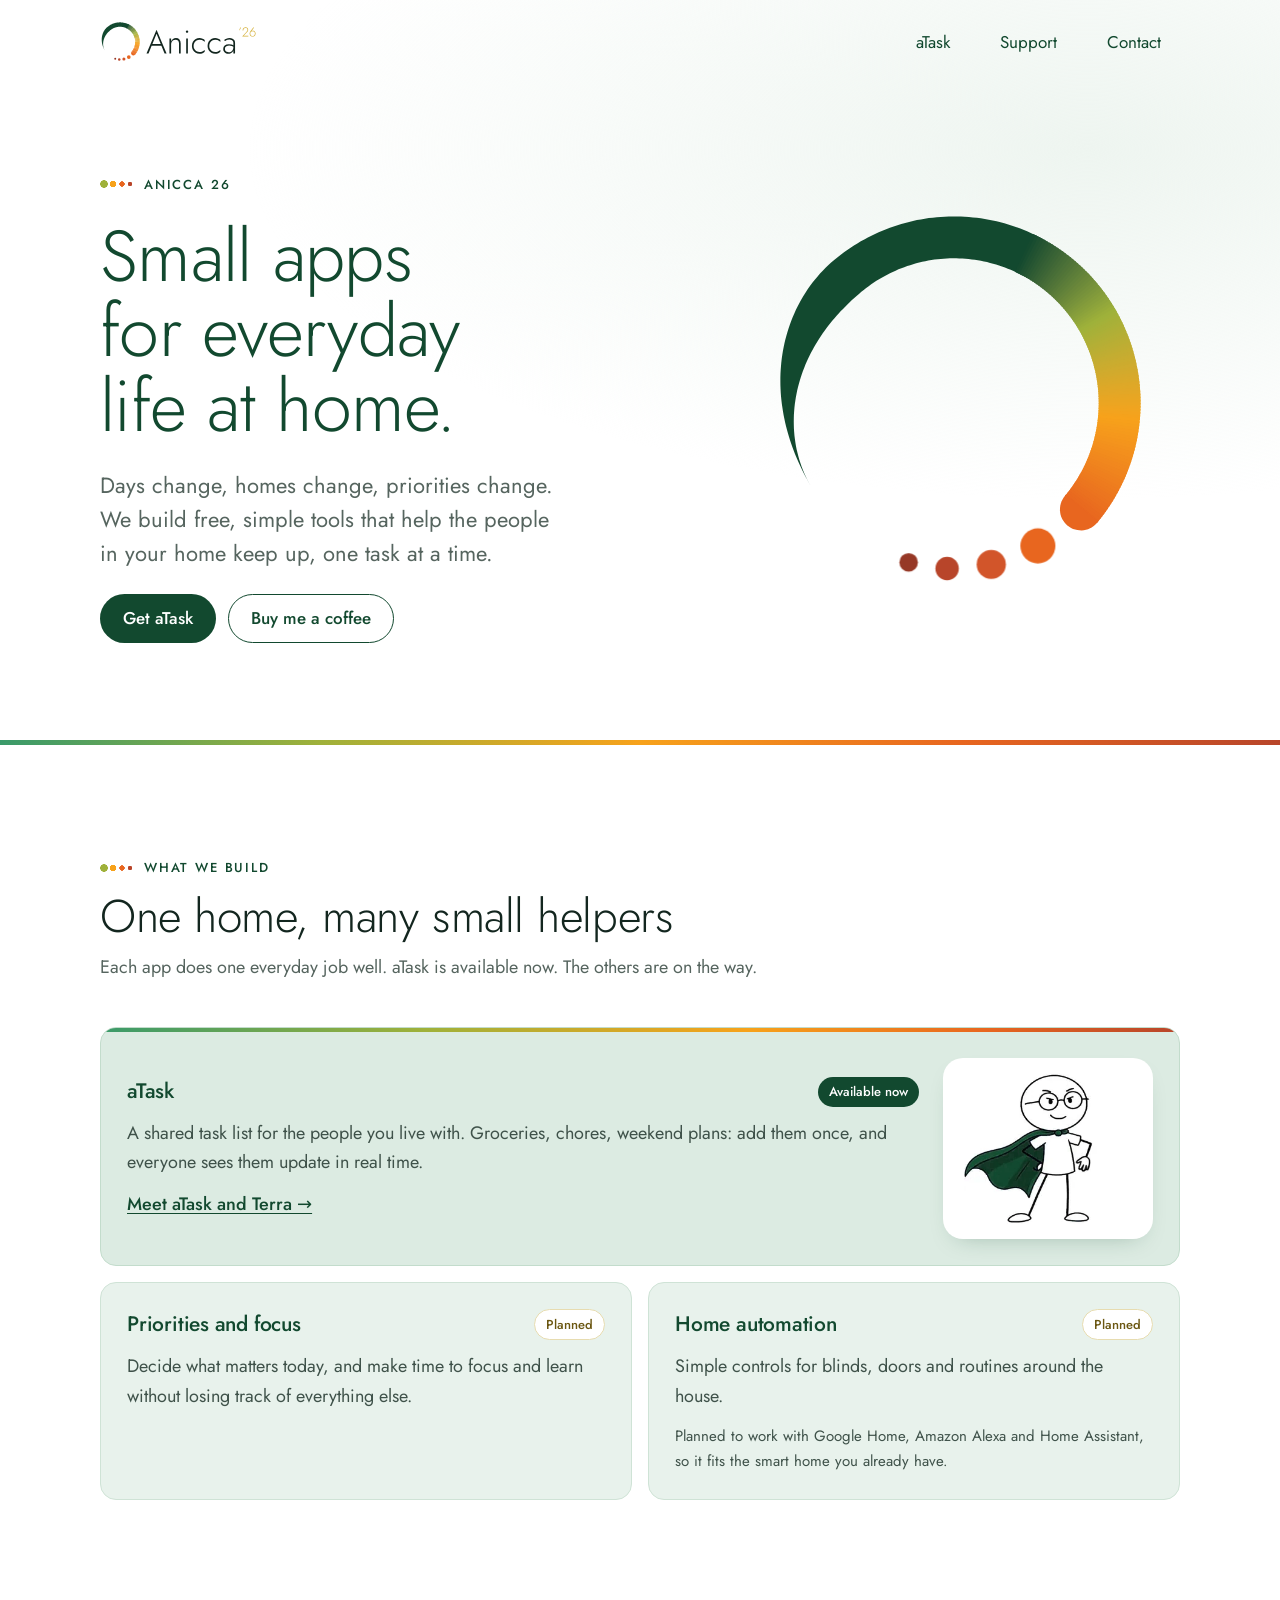
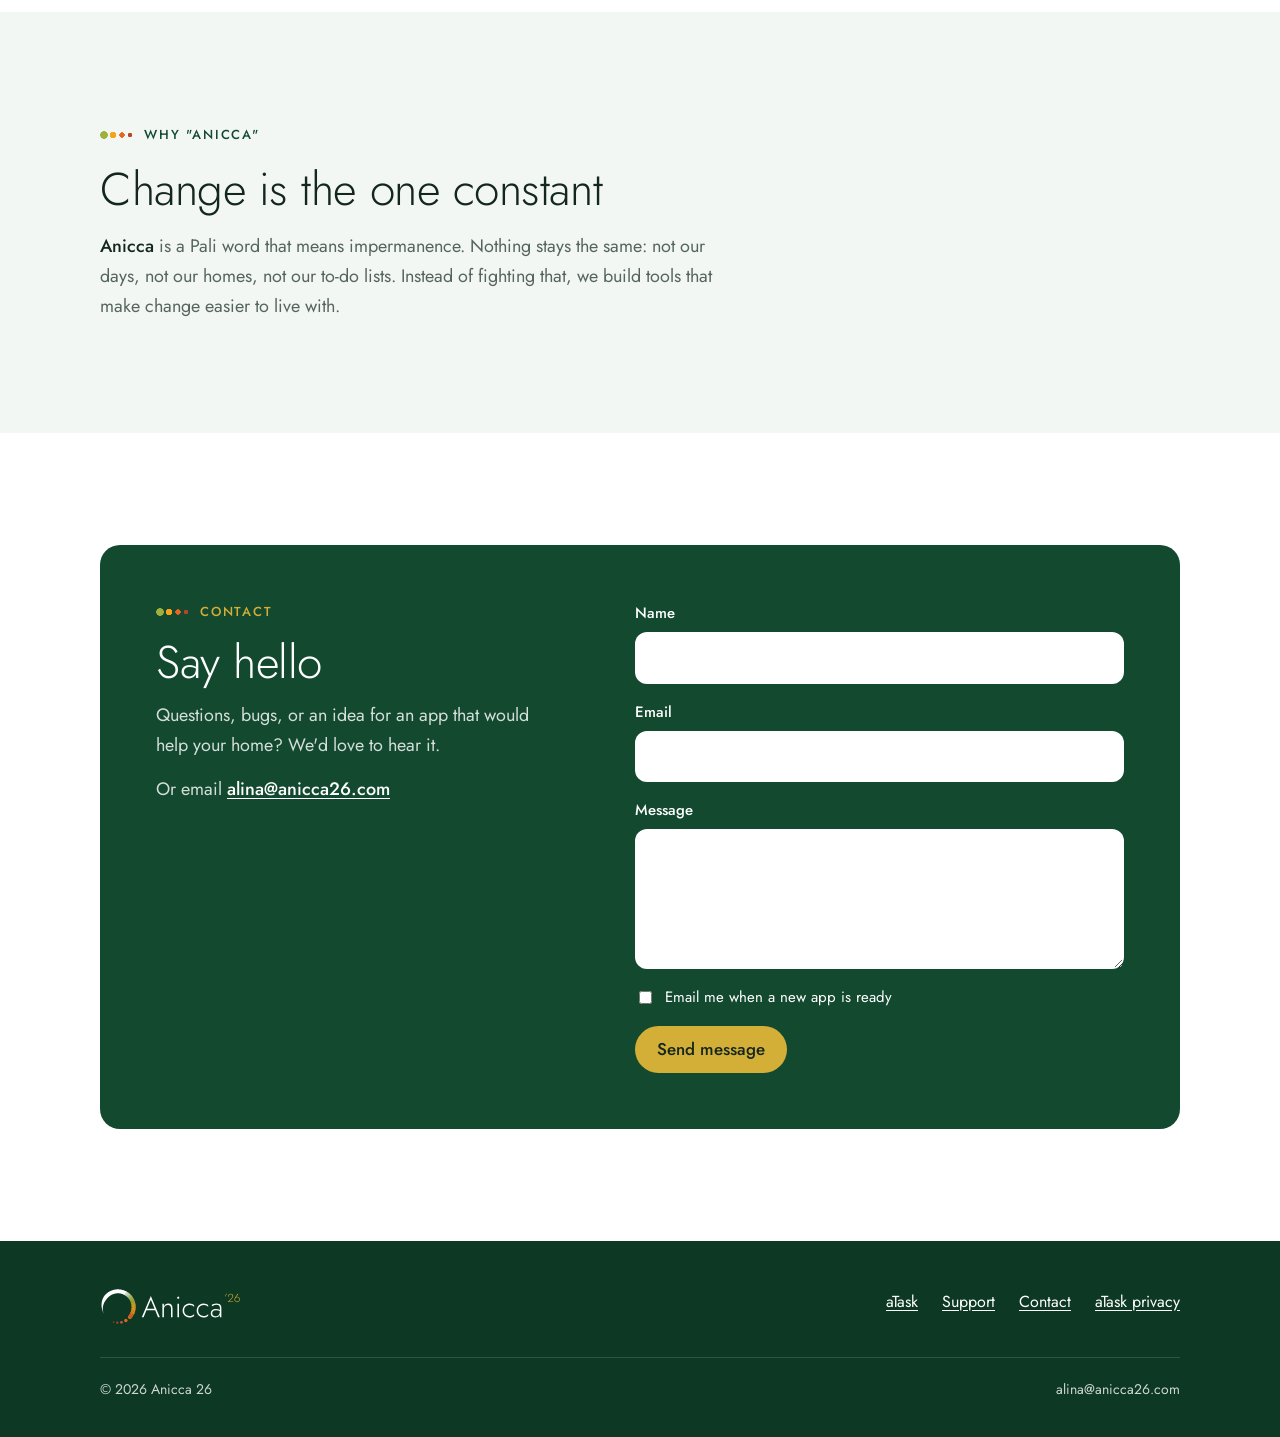
==== commit 30ea766d: "Terra: cape in Racing Green (#12492F) to match aTask Co-Authored-By: Claude Opus 5.5 <noreply@anthro" ====
--- a/docs/index.html
+++ b/docs/index.html
@@ -20,7 +20,7 @@
   <link rel="preconnect" href="https://fonts.googleapis.com">
   <link rel="preconnect" href="https://fonts.gstatic.com" crossorigin>
   <link rel="stylesheet" href="https://fonts.googleapis.com/css2?family=Jost:wght@300;400;500&display=swap">
-  <link rel="stylesheet" href="assets/css/site.css?v=6">
+  <link rel="stylesheet" href="assets/css/site.css?v=9">
 </head>
 <body>
 <a class="skip" href="#main">Skip to content</a>
@@ -72,8 +72,8 @@
             <a class="more stretched" href="atask/">Meet aTask and Terra →</a>
           </div>
           <picture>
-            <source srcset="assets/img/terra-wave-still.png?v=2" media="(prefers-reduced-motion: reduce)">
-            <img class="terra-anim" src="assets/img/terra-wave.webp?v=2" alt="Terra, aTask's guide, waving hello" width="320" height="272" loading="lazy">
+            <source srcset="assets/img/terra-wave-still.png?v=3" media="(prefers-reduced-motion: reduce)">
+            <img class="terra-anim" src="assets/img/terra-wave.webp?v=3" alt="Terra, aTask's guide, waving hello" width="320" height="272" loading="lazy">
           </picture>
         </article>
         <article class="product">
@@ -142,6 +142,6 @@
     </div>
   </div>
 </footer>
-<script src="assets/js/site.js?v=1" defer></script>
+<script src="assets/js/site.js?v=6" defer></script>
 </body>
 </html>
--- a/docs/assets/css/site.css
+++ b/docs/assets/css/site.css
@@ -108,11 +108,9 @@
 .btn small { font-size: 12px; opacity: .8; display: block; margin-bottom: 3px; font-weight: 400; }
 .btn .two { display: flex; flex-direction: column; align-items: flex-start; line-height: 1.1; }
 
-/* Animated logo: the line draws itself, the dots pop in, then keep a gentle
-   "..." wave going. Hovering or tapping the logo replays the drawing (site.js). */
-.logo-art { cursor: pointer; -webkit-tap-highlight-color: transparent; border-radius: 50%; }
-.logo-anim { overflow: visible; transition: transform .4s ease; }
-.logo-art:hover .logo-anim { transform: rotate(-4deg) scale(1.02); }
+/* Animated logo: the line draws itself once when the page opens, the dots pop in,
+   then keep a gentle "..." wave going. */
+.logo-anim { overflow: visible; }
 .logo-anim .draw { stroke-dasharray: 1 1; stroke-dashoffset: 1; }
 .logo-anim .d { opacity: 0; transform-box: fill-box; transform-origin: center; }
 .logo-anim.play .draw { animation: draw 1.8s .25s cubic-bezier(.45, 0, .2, 1) forwards; }
@@ -139,7 +137,6 @@
 @media (prefers-reduced-motion: reduce) {
   .logo-anim .draw, .logo-anim.play .draw { animation: none; stroke-dashoffset: 0; }
   .logo-anim .d, .logo-anim.play .d1, .logo-anim.play .d2, .logo-anim.play .d3, .logo-anim.play .d4 { animation: none; opacity: 1; }
-  .logo-art:hover .logo-anim { transform: none; }
   .band::after, .product.featured::before { animation: none; }
   .btn { transition: none; }
 }
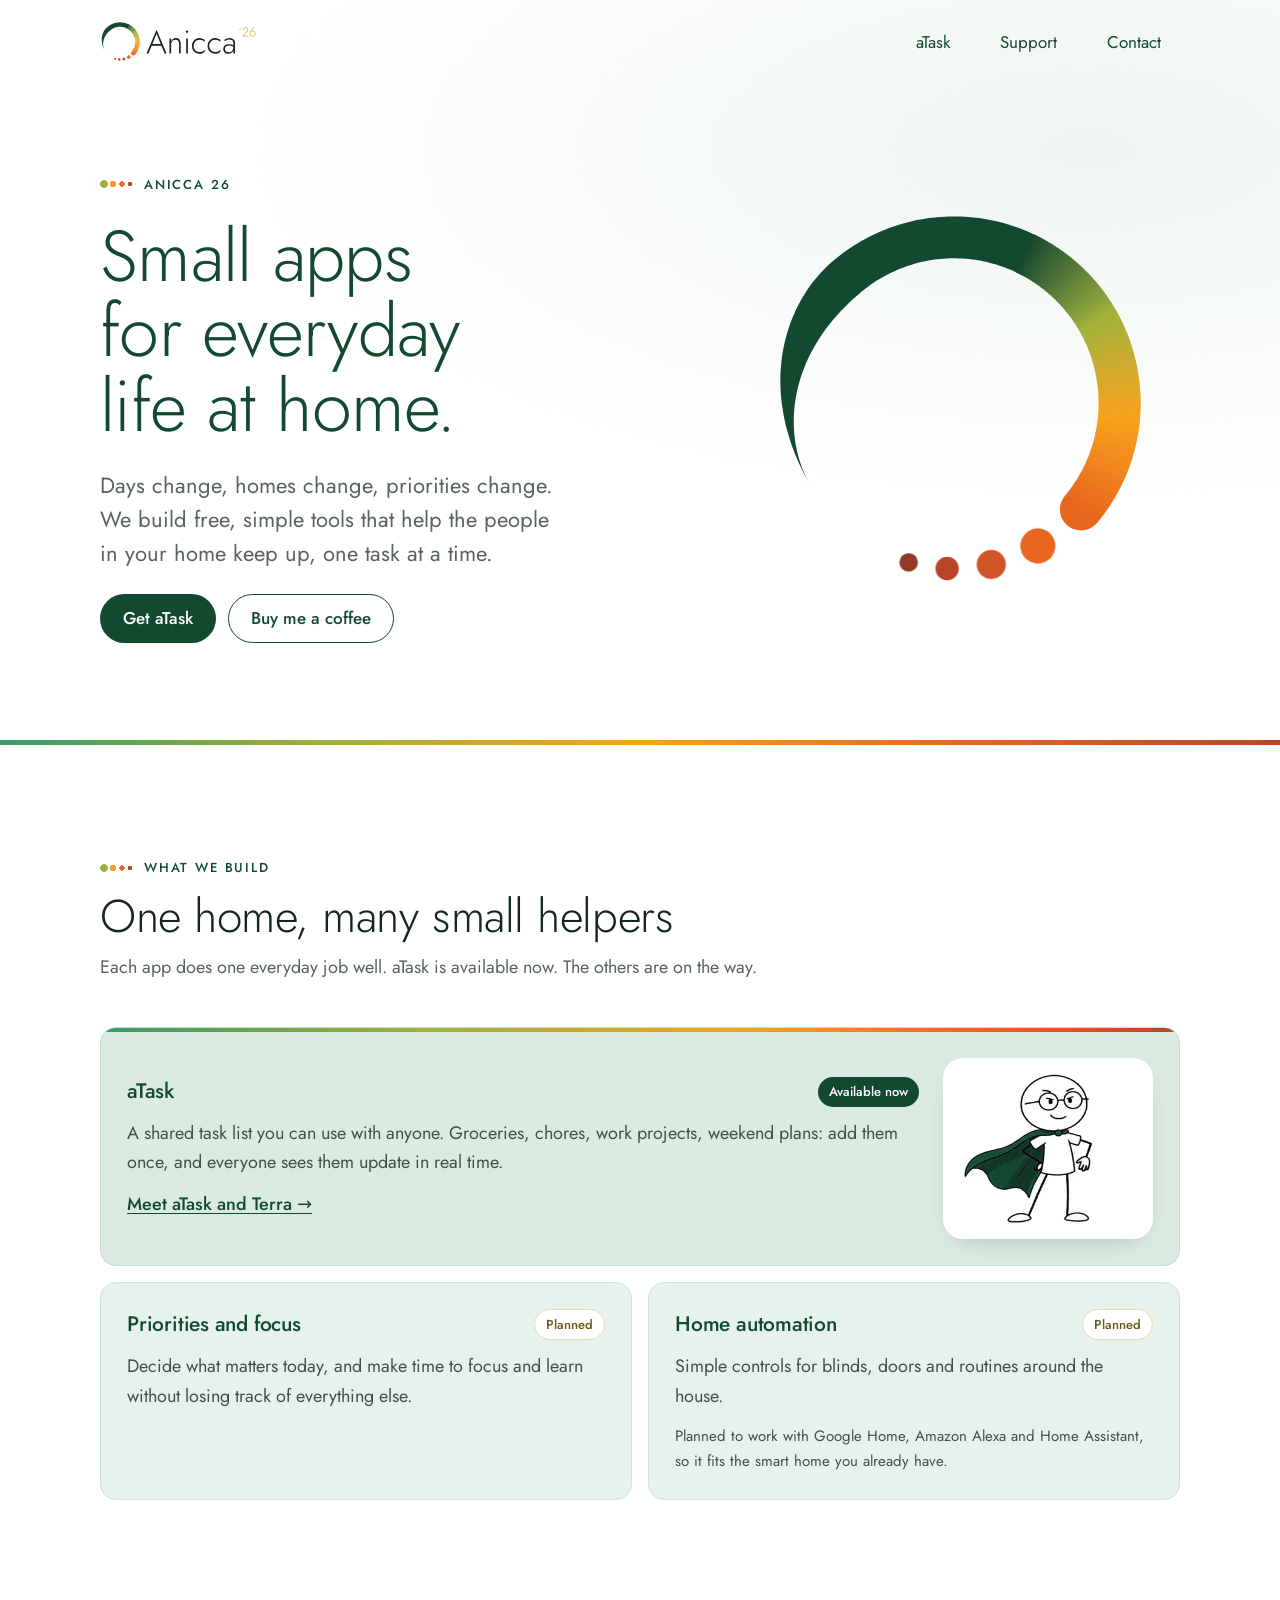
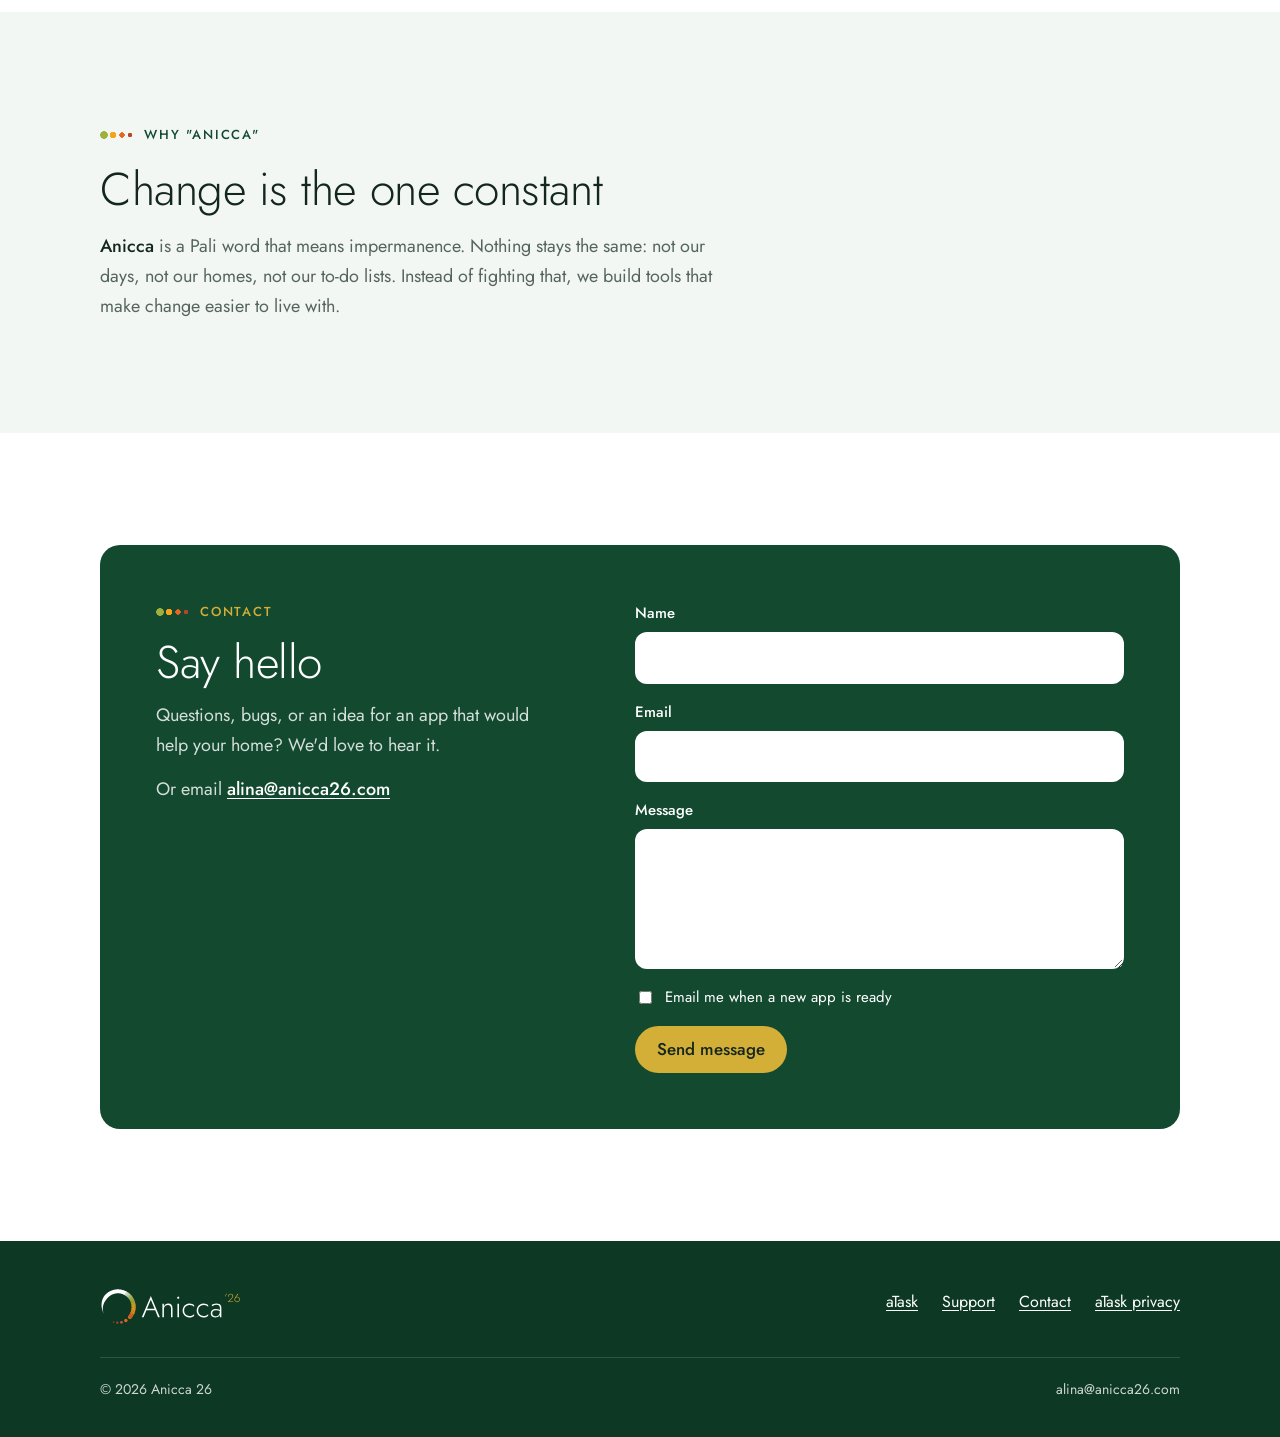
==== commit 4cf133be: "aTask copy: invite anyone, not just the people you live with. aTask lists can be shared with anyone " ====
--- a/docs/index.html
+++ b/docs/index.html
@@ -4,7 +4,7 @@
   <meta charset="utf-8">
   <meta name="viewport" content="width=device-width, initial-scale=1">
   <title>Anicca 26 · Small apps for everyday life at home</title>
-  <meta name="description" content="Anicca 26 builds free, simple apps for everyday life at home, one task at a time. Our first app is aTask, a shared task list for the people you live with.">
+  <meta name="description" content="Anicca 26 builds free, simple apps for everyday life at home, one task at a time. Our first app is aTask, a shared task list you can use with anyone.">
   <link rel="canonical" href="https://anicca26.org/">
   <meta name="theme-color" content="#FFFFFF">
   <link rel="icon" href="assets/img/favicon.svg?v=3" type="image/svg+xml">
@@ -68,7 +68,7 @@
         <article class="product featured is-link">
           <div class="text">
             <div class="top"><h3>aTask</h3><span class="chip chip-now">Available now</span></div>
-            <p>A shared task list for the people you live with. Groceries, chores, weekend plans: add them once, and everyone sees them update in real time.</p>
+            <p>A shared task list you can use with anyone. Groceries, chores, work projects, weekend plans: add them once, and everyone sees them update in real time.</p>
             <a class="more stretched" href="atask/">Meet aTask and Terra →</a>
           </div>
           <picture>
